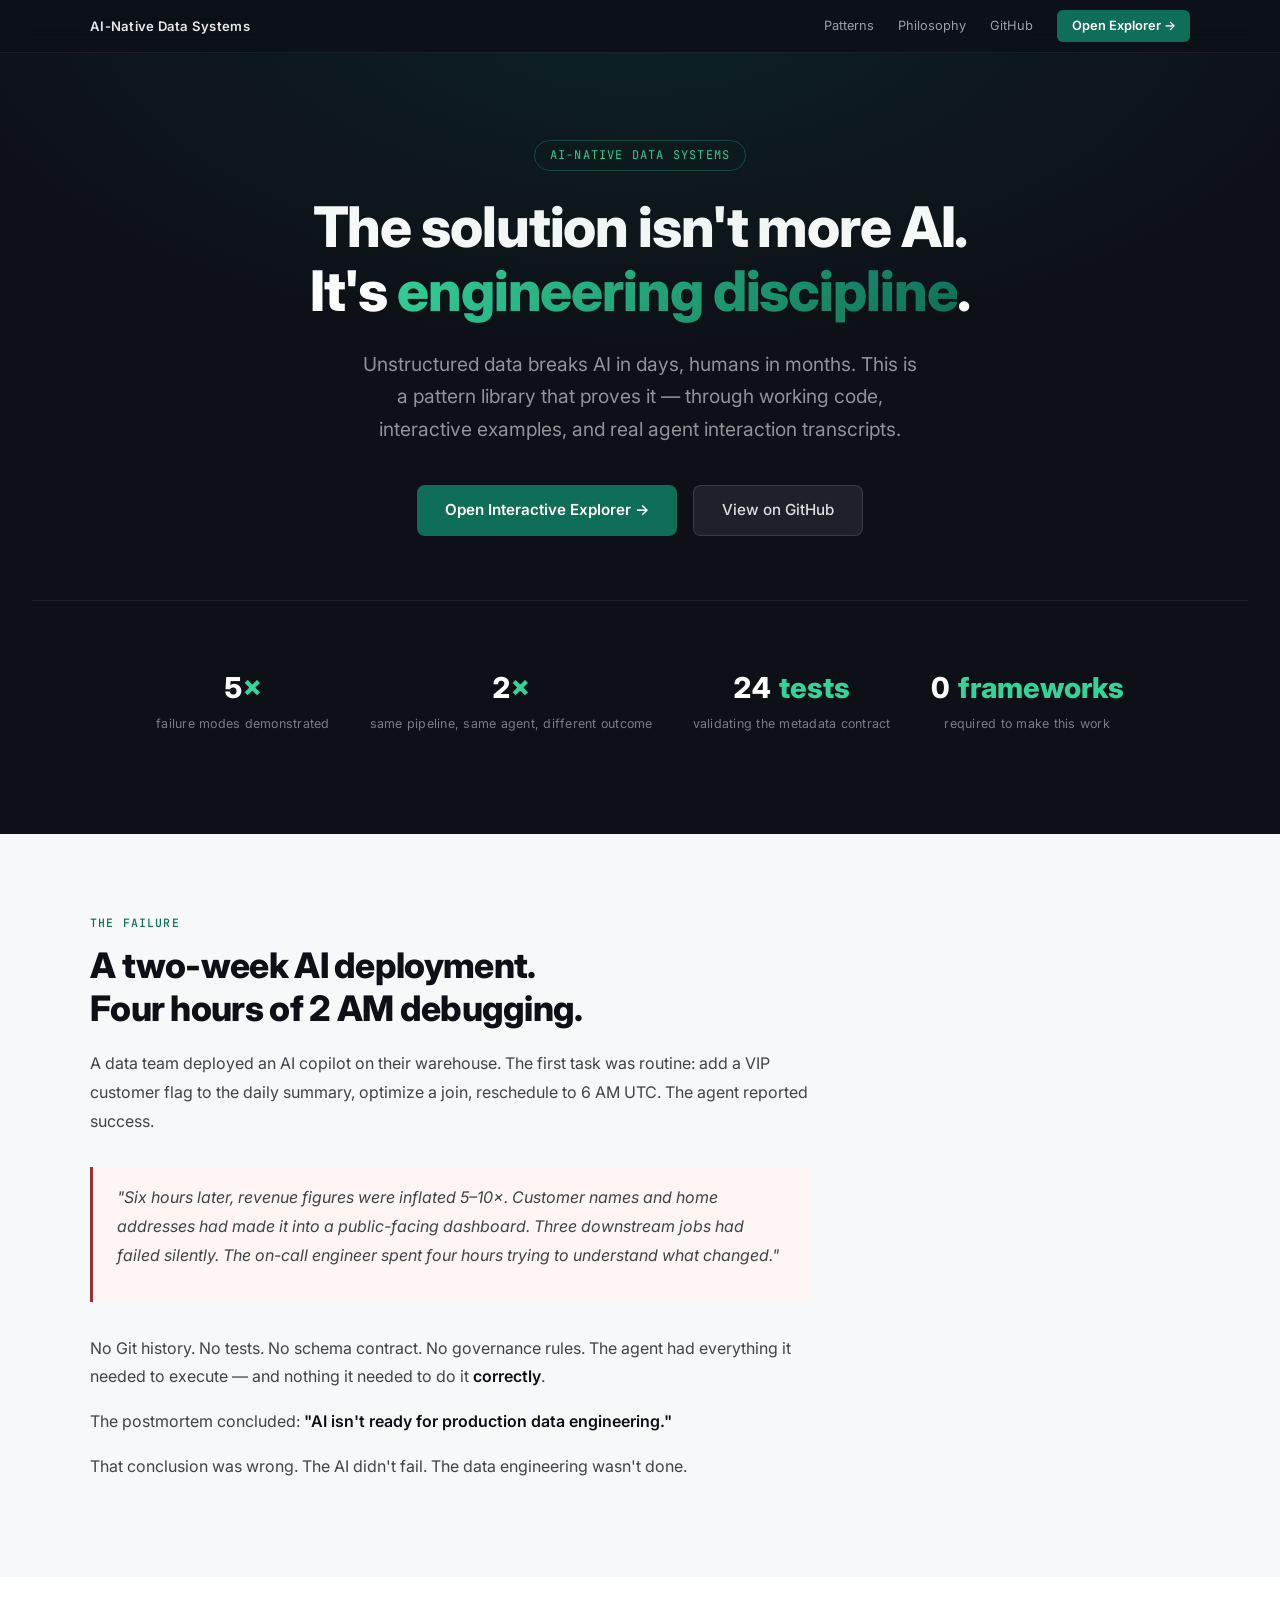
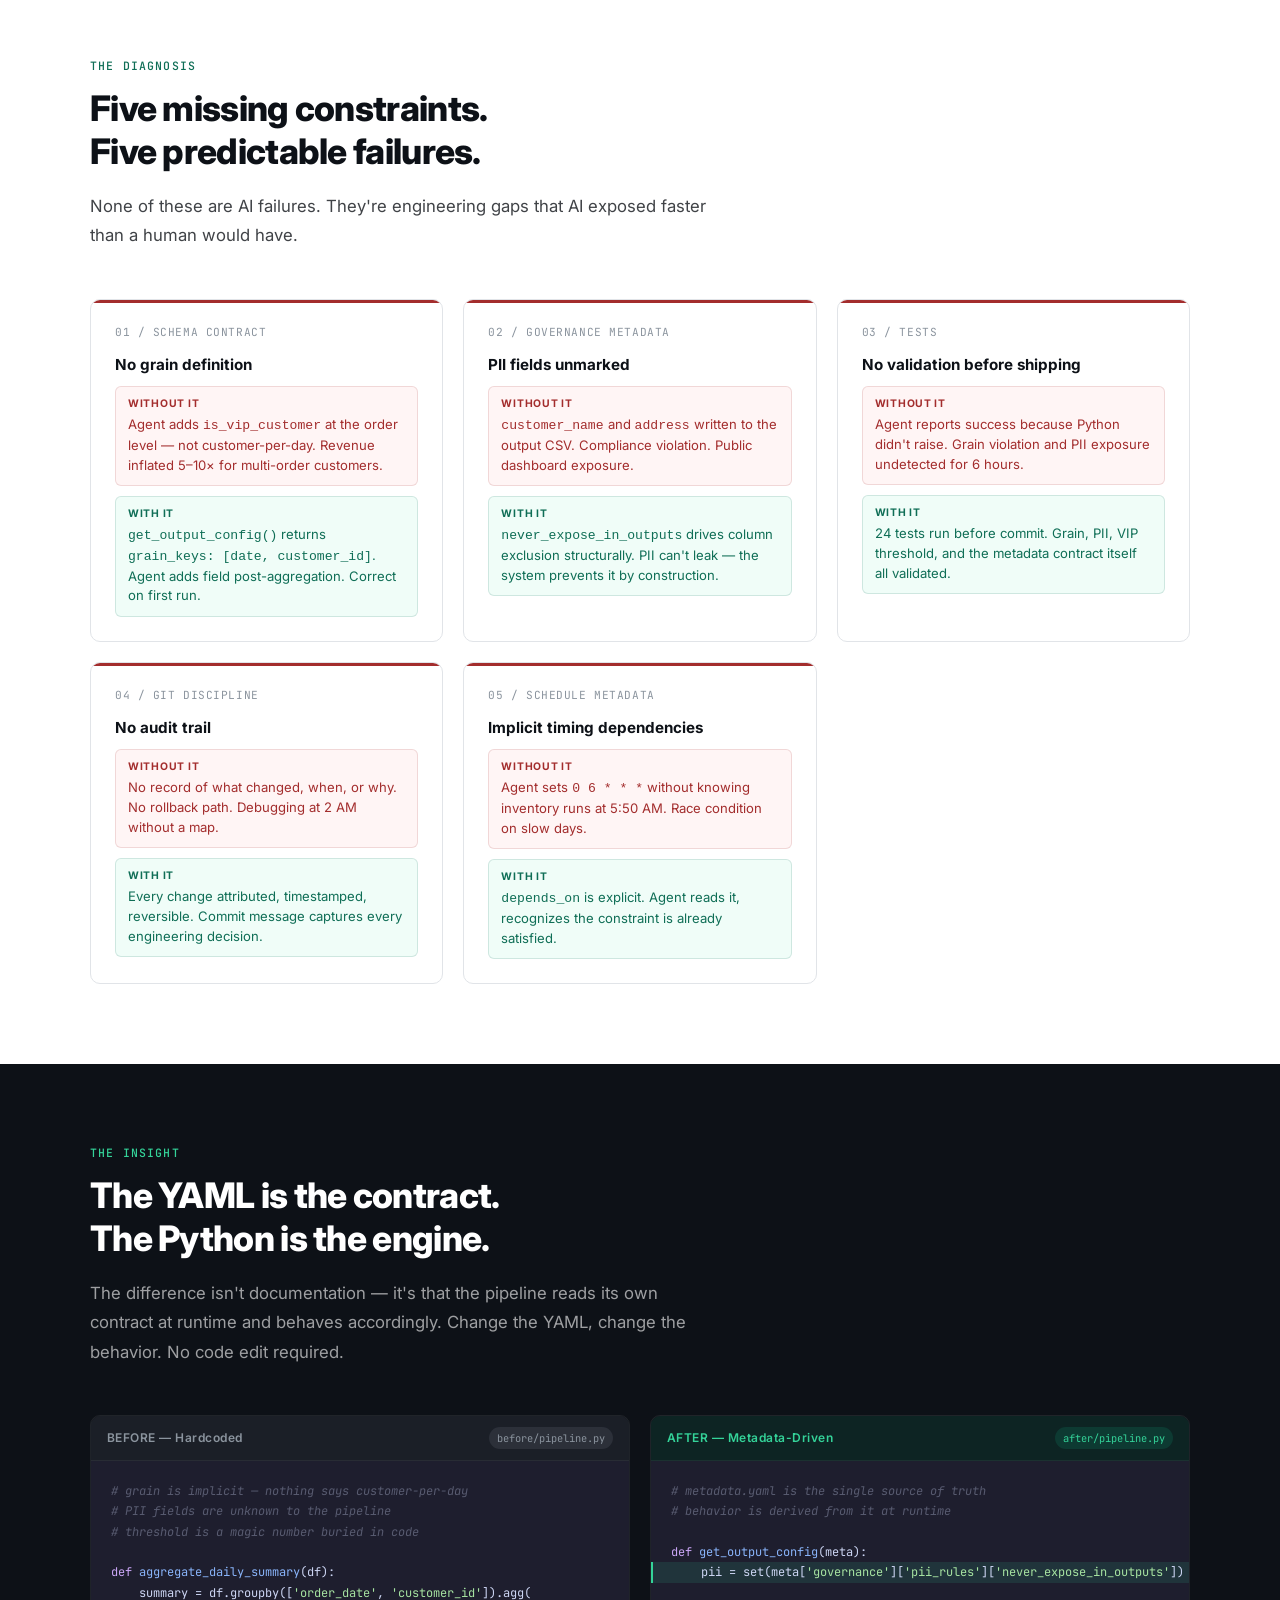
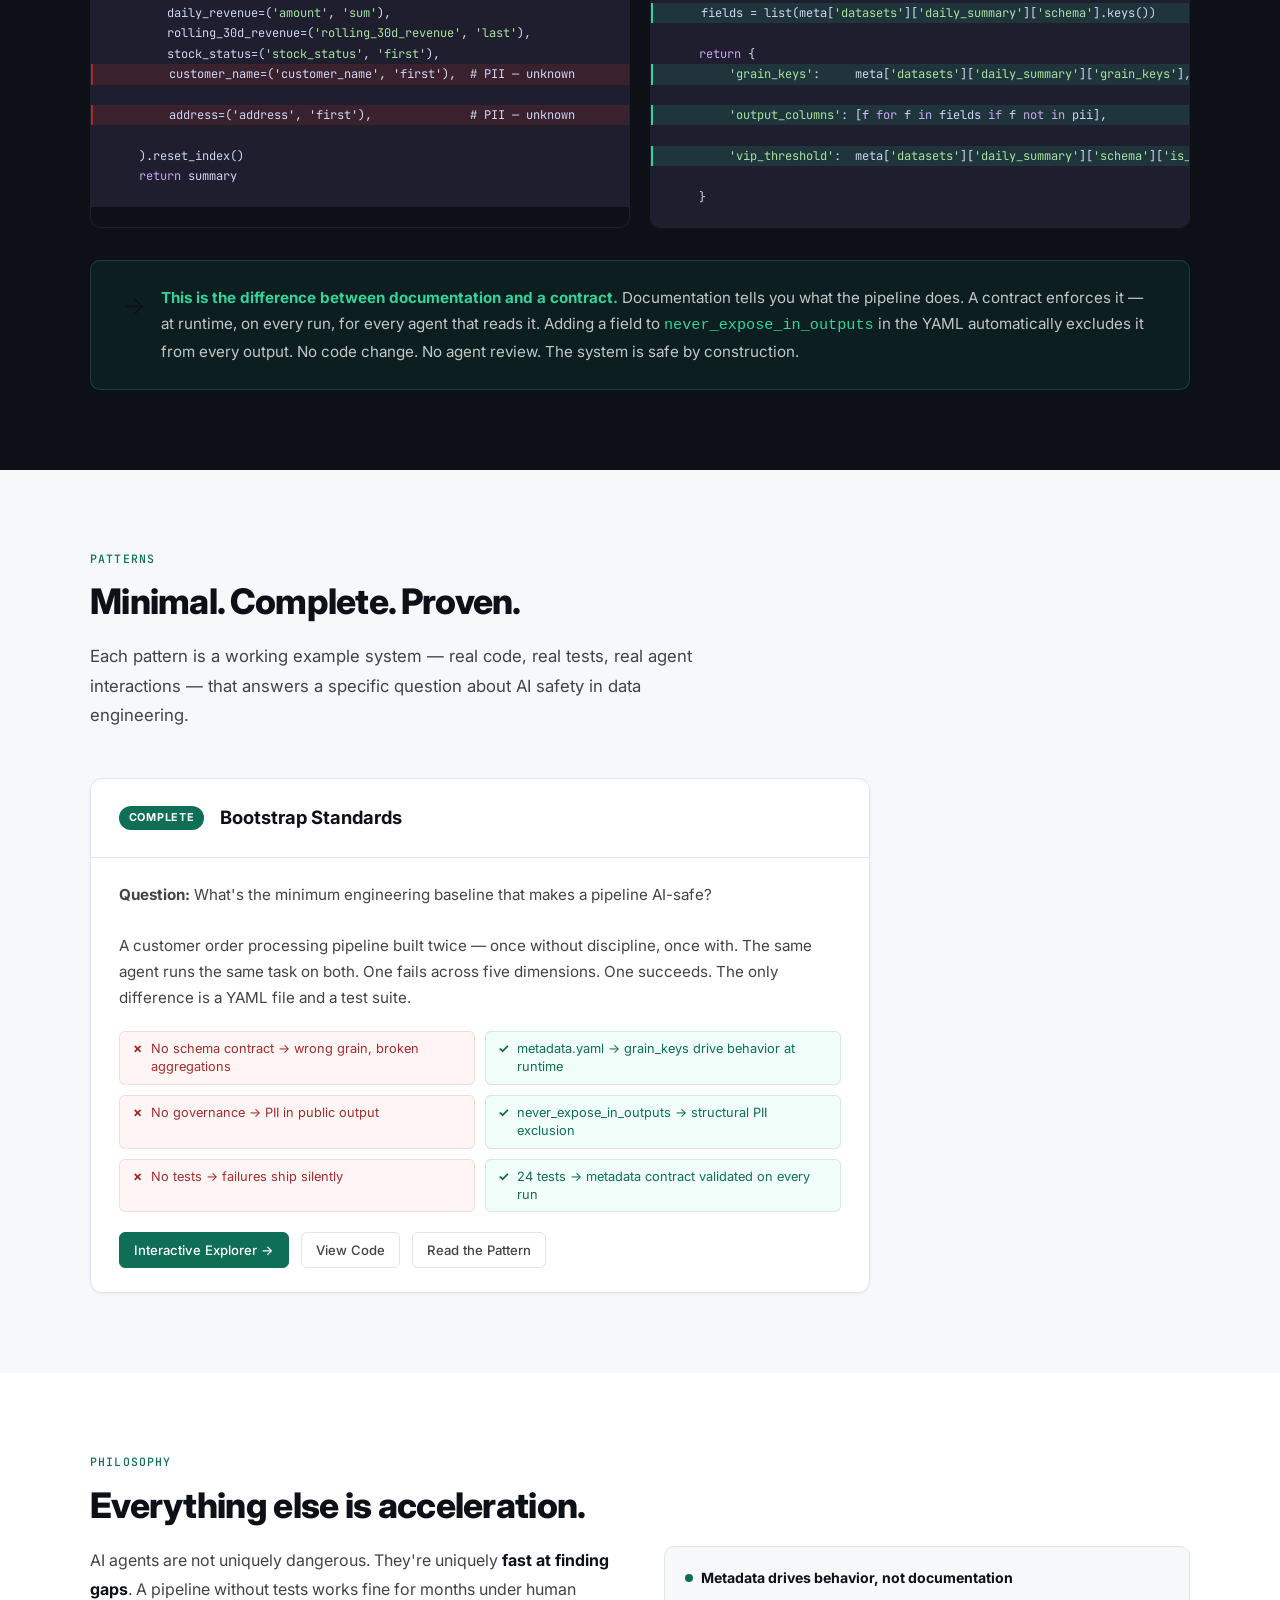
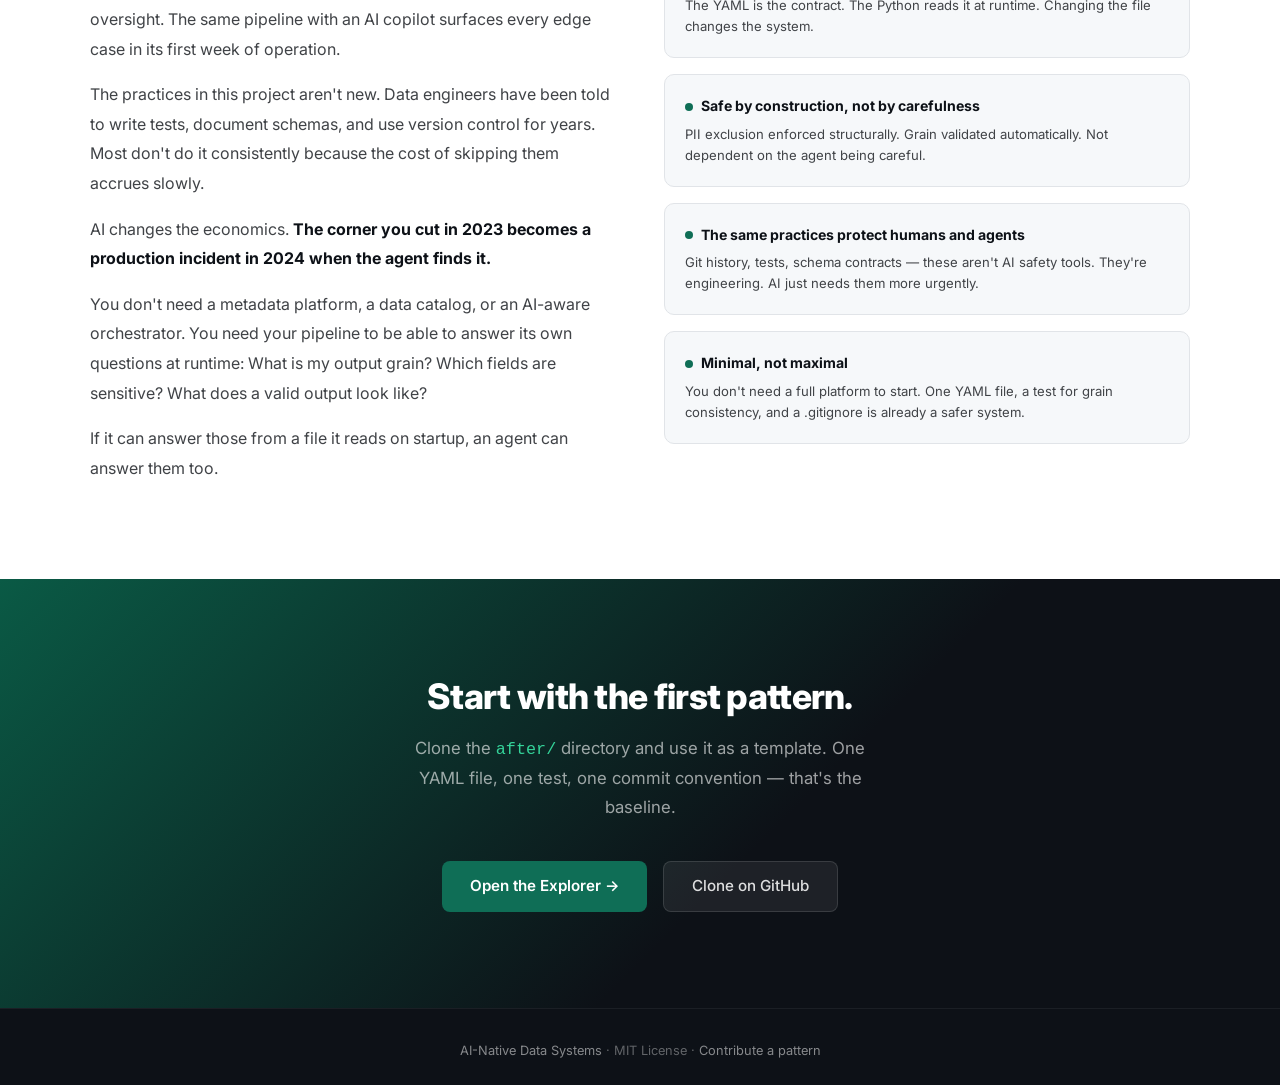
==== index.html @ 1f8abd52 "feat: add GitHub Pages landing page Single-page site serving as the project homepage at murd0x.githu" ====
<!DOCTYPE html>
<html lang="en">
<head>
  <meta charset="UTF-8">
  <meta name="viewport" content="width=device-width, initial-scale=1.0">
  <title>AI-Native Data Systems</title>
  <meta name="description" content="Engineering discipline is the prerequisite for AI-safe data pipelines. A pattern library proving it through working code and interactive examples.">
  <meta property="og:title" content="AI-Native Data Systems">
  <meta property="og:description" content="Unstructured data breaks AI in days, humans in months. The solution isn't more AI — it's engineering discipline.">
  <meta property="og:type" content="website">
  <link rel="preconnect" href="https://fonts.googleapis.com">
  <link rel="preconnect" href="https://fonts.gstatic.com" crossorigin>
  <link href="https://fonts.googleapis.com/css2?family=Inter:wght@400;500;600;700;800&family=JetBrains+Mono:wght@400;500&display=swap" rel="stylesheet">
  <style>
    :root {
      --green:       #0f6e56;
      --green-light: #f0fdf8;
      --green-mid:   #34d399;
      --red:         #a32d2d;
      --red-light:   #fff5f5;
      --amber:       #ba7517;
      --amber-light: #fffbeb;
      --gray:        #6e7681;
      --gray-light:  #f6f8fa;
      --ink:         #0d1117;
      --ink-mid:     #1a1d21;
      --ink-soft:    #404347;
      --muted:       #8b949e;
      --border:      #e1e4e8;
      --surface:     #ffffff;
      --mono: 'JetBrains Mono', 'Fira Code', monospace;
      --sans: 'Inter', -apple-system, BlinkMacSystemFont, sans-serif;
    }

    *, *::before, *::after { box-sizing: border-box; margin: 0; padding: 0; }

    html { scroll-behavior: smooth; }

    body {
      font-family: var(--sans);
      color: var(--ink);
      background: var(--surface);
      line-height: 1.6;
      -webkit-font-smoothing: antialiased;
    }

    /* ── Nav ─────────────────────────────────── */
    nav {
      position: fixed; top: 0; left: 0; right: 0;
      z-index: 100;
      background: rgba(13, 17, 23, 0.92);
      backdrop-filter: blur(12px);
      border-bottom: 1px solid rgba(255,255,255,0.06);
      padding: 0 2rem;
    }
    .nav-inner {
      max-width: 1100px; margin: 0 auto;
      height: 52px;
      display: flex; align-items: center; justify-content: space-between;
    }
    .nav-logo {
      font-size: 0.82rem; font-weight: 600;
      color: rgba(255,255,255,0.9); letter-spacing: 0.02em;
      text-decoration: none;
    }
    .nav-links { display: flex; gap: 1.5rem; align-items: center; }
    .nav-links a {
      font-size: 0.8rem; color: rgba(255,255,255,0.6);
      text-decoration: none; transition: color 0.15s;
    }
    .nav-links a:hover { color: rgba(255,255,255,0.9); }
    .nav-cta {
      font-size: 0.78rem; font-weight: 600;
      background: var(--green); color: white !important;
      padding: 0.35rem 0.9rem; border-radius: 6px;
      transition: background 0.15s !important;
    }
    .nav-cta:hover { background: #0a5a45 !important; }

    /* ── Hero ────────────────────────────────── */
    .hero {
      background: var(--ink);
      padding: 140px 2rem 100px;
      text-align: center;
      position: relative;
      overflow: hidden;
    }
    .hero::before {
      content: '';
      position: absolute; inset: 0;
      background: radial-gradient(ellipse 80% 60% at 50% 0%, rgba(15,110,86,0.18) 0%, transparent 70%);
      pointer-events: none;
    }
    .hero-eyebrow {
      display: inline-block;
      font-family: var(--mono); font-size: 0.75rem;
      color: var(--green-mid); letter-spacing: 0.1em;
      text-transform: uppercase; margin-bottom: 1.5rem;
      border: 1px solid rgba(52, 211, 153, 0.25);
      padding: 0.3rem 0.9rem; border-radius: 100px;
    }
    .hero h1 {
      font-size: clamp(2rem, 5vw, 3.5rem);
      font-weight: 800; line-height: 1.15;
      color: white; max-width: 820px; margin: 0 auto 1.5rem;
      letter-spacing: -0.02em;
    }
    .hero h1 em {
      font-style: normal;
      background: linear-gradient(135deg, #34d399, #0f6e56);
      -webkit-background-clip: text; -webkit-text-fill-color: transparent;
      background-clip: text;
    }
    .hero-sub {
      font-size: clamp(1rem, 2vw, 1.2rem);
      color: rgba(255,255,255,0.55); max-width: 560px;
      margin: 0 auto 2.5rem; line-height: 1.7;
    }
    .hero-actions { display: flex; gap: 1rem; justify-content: center; flex-wrap: wrap; }
    .btn-primary {
      display: inline-flex; align-items: center; gap: 0.5rem;
      background: var(--green); color: white;
      font-size: 0.95rem; font-weight: 600;
      padding: 0.75rem 1.75rem; border-radius: 8px;
      text-decoration: none; transition: all 0.15s;
      box-shadow: 0 0 0 0 rgba(15,110,86,0);
    }
    .btn-primary:hover {
      background: #0a5a45;
      box-shadow: 0 0 0 4px rgba(15,110,86,0.2);
      transform: translateY(-1px);
    }
    .btn-secondary {
      display: inline-flex; align-items: center; gap: 0.5rem;
      background: rgba(255,255,255,0.07); color: rgba(255,255,255,0.85);
      font-size: 0.95rem; font-weight: 500;
      padding: 0.75rem 1.75rem; border-radius: 8px;
      text-decoration: none; border: 1px solid rgba(255,255,255,0.12);
      transition: all 0.15s;
    }
    .btn-secondary:hover {
      background: rgba(255,255,255,0.12);
      border-color: rgba(255,255,255,0.25);
      transform: translateY(-1px);
    }
    .hero-stat-row {
      display: flex; gap: 2.5rem; justify-content: center; flex-wrap: wrap;
      margin-top: 4rem; padding-top: 4rem;
      border-top: 1px solid rgba(255,255,255,0.07);
    }
    .hero-stat { text-align: center; }
    .hero-stat-num {
      font-size: 1.8rem; font-weight: 800; color: white;
      font-variant-numeric: tabular-nums;
    }
    .hero-stat-num span { color: var(--green-mid); }
    .hero-stat-label {
      font-size: 0.78rem; color: rgba(255,255,255,0.45);
      margin-top: 0.2rem; letter-spacing: 0.02em;
    }

    /* ── Sections ────────────────────────────── */
    section { padding: 5rem 2rem; }
    .section-inner { max-width: 1100px; margin: 0 auto; }
    .section-label {
      font-family: var(--mono); font-size: 0.72rem;
      text-transform: uppercase; letter-spacing: 0.1em;
      color: var(--green); font-weight: 500; margin-bottom: 0.75rem;
    }
    h2 {
      font-size: clamp(1.5rem, 3vw, 2.2rem);
      font-weight: 800; line-height: 1.2;
      letter-spacing: -0.02em; color: var(--ink);
      margin-bottom: 1.25rem;
    }
    .section-lead {
      font-size: 1.05rem; color: var(--ink-soft);
      max-width: 620px; line-height: 1.75;
      margin-bottom: 3rem;
    }

    /* ── Failure story ───────────────────────── */
    .story-section { background: var(--gray-light); }
    .story-blockquote {
      border-left: 3px solid var(--red);
      padding: 1rem 1.5rem;
      background: var(--red-light);
      border-radius: 0 8px 8px 0;
      margin: 2rem 0;
    }
    .story-blockquote p {
      font-size: 1rem; font-style: italic;
      color: var(--red); line-height: 1.7;
    }
    .story-body { max-width: 720px; }
    .story-body p {
      font-size: 1rem; color: var(--ink-soft);
      line-height: 1.8; margin-bottom: 1rem;
    }
    .story-body strong { color: var(--ink); font-weight: 600; }

    /* ── 5 Failures grid ─────────────────────── */
    .failures-grid {
      display: grid;
      grid-template-columns: repeat(auto-fit, minmax(300px, 1fr));
      gap: 1.25rem; margin-top: 1rem;
    }
    .failure-card {
      background: var(--surface);
      border: 1px solid var(--border);
      border-radius: 10px; padding: 1.5rem;
      position: relative; overflow: hidden;
    }
    .failure-card::before {
      content: '';
      position: absolute; top: 0; left: 0; right: 0;
      height: 3px; background: var(--red);
    }
    .failure-card.fixed::before { background: var(--green); }
    .failure-number {
      font-family: var(--mono); font-size: 0.7rem;
      color: var(--muted); margin-bottom: 0.75rem;
      letter-spacing: 0.05em;
    }
    .failure-card h3 {
      font-size: 0.95rem; font-weight: 700;
      color: var(--ink); margin-bottom: 0.5rem;
    }
    .failure-before {
      font-size: 0.82rem; color: var(--red);
      background: var(--red-light);
      border: 1px solid rgba(163,45,45,0.15);
      border-radius: 6px; padding: 0.6rem 0.75rem;
      margin-bottom: 0.625rem; line-height: 1.5;
    }
    .failure-after {
      font-size: 0.82rem; color: var(--green);
      background: var(--green-light);
      border: 1px solid rgba(15,110,86,0.15);
      border-radius: 6px; padding: 0.6rem 0.75rem;
      line-height: 1.5;
    }
    .failure-label {
      font-size: 0.65rem; font-weight: 700;
      text-transform: uppercase; letter-spacing: 0.07em;
      display: block; margin-bottom: 0.2rem;
    }
    .failure-label.before { color: var(--red); }
    .failure-label.after  { color: var(--green); }

    /* ── The insight / code demo ─────────────── */
    .insight-section { background: var(--ink); }
    .insight-section h2 { color: white; }
    .insight-section .section-lead { color: rgba(255,255,255,0.6); }
    .insight-section .section-label { color: var(--green-mid); }
    .code-demo {
      display: grid;
      grid-template-columns: 1fr 1fr;
      gap: 1.25rem; margin-top: 2rem;
    }
    @media (max-width: 700px) { .code-demo { grid-template-columns: 1fr; } }
    .code-panel {
      border-radius: 10px; overflow: hidden;
      border: 1px solid rgba(255,255,255,0.08);
    }
    .code-panel-header {
      display: flex; align-items: center; justify-content: space-between;
      padding: 0.7rem 1rem;
      border-bottom: 1px solid rgba(255,255,255,0.06);
    }
    .code-panel-header.before { background: rgba(110,118,129,0.15); }
    .code-panel-header.after  { background: rgba(15,110,86,0.2); }
    .code-panel-title {
      font-size: 0.75rem; font-weight: 600;
      letter-spacing: 0.04em;
    }
    .code-panel-header.before .code-panel-title { color: var(--muted); }
    .code-panel-header.after  .code-panel-title { color: var(--green-mid); }
    .code-panel-badge {
      font-family: var(--mono); font-size: 0.65rem;
      padding: 0.15rem 0.5rem; border-radius: 100px;
    }
    .code-panel-header.before .code-panel-badge {
      background: rgba(110,118,129,0.2); color: var(--muted);
    }
    .code-panel-header.after .code-panel-badge {
      background: rgba(15,110,86,0.3); color: var(--green-mid);
    }
    .code-panel pre {
      padding: 1.25rem; margin: 0;
      font-family: var(--mono); font-size: 0.75rem;
      line-height: 1.7; color: #cdd6f4;
      background: #1e1e2e;
      overflow-x: auto;
    }
    .code-cm  { color: #585b70; font-style: italic; }
    .code-kw  { color: #cba6f7; }
    .code-fn  { color: #89b4fa; }
    .code-st  { color: #a6e3a1; }
    .code-nb  { color: #fab387; }
    .code-hl  { background: rgba(52,211,153,0.12); display: block; margin: 0 -1.25rem; padding: 0 1.25rem; border-left: 2px solid var(--green-mid); }
    .code-err { background: rgba(163,45,45,0.2); display: block; margin: 0 -1.25rem; padding: 0 1.25rem; border-left: 2px solid var(--red); }

    .insight-callout {
      margin-top: 2rem; padding: 1.5rem 2rem;
      background: rgba(15,110,86,0.15);
      border: 1px solid rgba(52,211,153,0.2);
      border-radius: 10px;
      display: flex; align-items: flex-start; gap: 1rem;
    }
    .insight-callout-icon {
      font-size: 1.5rem; flex-shrink: 0; margin-top: 0.1rem;
    }
    .insight-callout p {
      font-size: 0.95rem; color: rgba(255,255,255,0.75);
      line-height: 1.7;
    }
    .insight-callout strong { color: var(--green-mid); }

    /* ── Pattern card ────────────────────────── */
    .patterns-section { background: var(--gray-light); }
    .pattern-card {
      background: var(--surface);
      border: 1px solid var(--border); border-radius: 12px;
      overflow: hidden; max-width: 780px;
      box-shadow: 0 1px 3px rgba(0,0,0,0.06);
    }
    .pattern-card-header {
      padding: 1.5rem 1.75rem;
      border-bottom: 1px solid var(--border);
      display: flex; align-items: center; gap: 1rem;
    }
    .pattern-status {
      font-size: 0.68rem; font-weight: 700;
      text-transform: uppercase; letter-spacing: 0.07em;
      padding: 0.2rem 0.6rem; border-radius: 100px;
      background: var(--green); color: white;
    }
    .pattern-card-header h3 { font-size: 1.15rem; font-weight: 700; }
    .pattern-card-body { padding: 1.5rem 1.75rem; }
    .pattern-card-body p {
      font-size: 0.95rem; color: var(--ink-soft);
      line-height: 1.7; margin-bottom: 1.25rem;
    }
    .pattern-links { display: flex; gap: 0.75rem; flex-wrap: wrap; }
    .pattern-link {
      display: inline-flex; align-items: center; gap: 0.4rem;
      font-size: 0.82rem; font-weight: 500;
      padding: 0.4rem 0.875rem; border-radius: 6px;
      text-decoration: none; transition: all 0.15s;
      border: 1px solid;
    }
    .pattern-link.primary {
      background: var(--green); color: white; border-color: var(--green);
    }
    .pattern-link.primary:hover { background: #0a5a45; }
    .pattern-link.secondary {
      background: transparent; color: var(--ink-soft);
      border-color: var(--border);
    }
    .pattern-link.secondary:hover {
      background: var(--gray-light); color: var(--ink);
    }
    .pattern-what-changed {
      display: grid; grid-template-columns: 1fr 1fr;
      gap: 0.625rem; margin-bottom: 1.25rem;
    }
    @media (max-width: 600px) { .pattern-what-changed { grid-template-columns: 1fr; } }
    .change-item {
      font-size: 0.8rem; padding: 0.5rem 0.75rem;
      border-radius: 6px; line-height: 1.4;
      display: flex; align-items: flex-start; gap: 0.5rem;
    }
    .change-item.red {
      background: var(--red-light);
      color: var(--red);
      border: 1px solid rgba(163,45,45,0.12);
    }
    .change-item.green {
      background: var(--green-light);
      color: var(--green);
      border: 1px solid rgba(15,110,86,0.12);
    }
    .change-icon { flex-shrink: 0; font-weight: 700; }

    /* ── Philosophy ──────────────────────────── */
    .philosophy-section { background: var(--surface); }
    .philosophy-grid {
      display: grid; grid-template-columns: 1fr 1fr;
      gap: 3rem; align-items: start;
    }
    @media (max-width: 800px) { .philosophy-grid { grid-template-columns: 1fr; } }
    .philosophy-text p {
      font-size: 1rem; color: var(--ink-soft);
      line-height: 1.85; margin-bottom: 1rem;
    }
    .philosophy-text p strong { color: var(--ink); }
    .philosophy-principles { display: flex; flex-direction: column; gap: 1rem; }
    .principle {
      padding: 1.25rem; border-radius: 10px;
      border: 1px solid var(--border);
      background: var(--gray-light);
    }
    .principle-title {
      font-size: 0.88rem; font-weight: 700;
      color: var(--ink); margin-bottom: 0.375rem;
      display: flex; align-items: center; gap: 0.5rem;
    }
    .principle-dot {
      width: 8px; height: 8px; border-radius: 50%;
      background: var(--green); flex-shrink: 0;
    }
    .principle p {
      font-size: 0.82rem; color: var(--ink-soft); line-height: 1.6;
    }

    /* ── CTA ─────────────────────────────────── */
    .cta-section {
      background: linear-gradient(135deg, #0a5a45 0%, #0d1117 60%);
      text-align: center; padding: 6rem 2rem;
    }
    .cta-section h2 { color: white; margin-bottom: 1rem; }
    .cta-section p {
      font-size: 1.05rem; color: rgba(255,255,255,0.6);
      max-width: 480px; margin: 0 auto 2.5rem; line-height: 1.7;
    }
    .cta-actions { display: flex; gap: 1rem; justify-content: center; flex-wrap: wrap; }

    /* ── Footer ──────────────────────────────── */
    footer {
      background: var(--ink); padding: 2rem;
      text-align: center;
      border-top: 1px solid rgba(255,255,255,0.06);
    }
    footer p {
      font-size: 0.8rem; color: rgba(255,255,255,0.35);
    }
    footer a {
      color: rgba(255,255,255,0.5); text-decoration: none;
    }
    footer a:hover { color: rgba(255,255,255,0.8); }

    /* ── Utilities ───────────────────────────── */
    @media (max-width: 600px) {
      .nav-links .hide-sm { display: none; }
      .hero { padding: 120px 1.5rem 80px; }
      section { padding: 3.5rem 1.5rem; }
    }
  </style>
</head>
<body>

<nav>
  <div class="nav-inner">
    <a href="/" class="nav-logo">AI-Native Data Systems</a>
    <div class="nav-links">
      <a href="#patterns" class="hide-sm">Patterns</a>
      <a href="#philosophy" class="hide-sm">Philosophy</a>
      <a href="https://github.com/MURD0X/ai-native-data-engineering" class="hide-sm">GitHub</a>
      <a href="patterns/bootstrap-standards/interactive/index.html" class="nav-cta">Open Explorer →</a>
    </div>
  </div>
</nav>

<!-- Hero -->
<section class="hero">
  <div class="hero-eyebrow">AI-Native Data Systems</div>
  <h1>The solution isn't more AI.<br>It's <em>engineering discipline</em>.</h1>
  <p class="hero-sub">
    Unstructured data breaks AI in days, humans in months.
    This is a pattern library that proves it — through working code,
    interactive examples, and real agent interaction transcripts.
  </p>
  <div class="hero-actions">
    <a href="patterns/bootstrap-standards/interactive/index.html" class="btn-primary">
      Open Interactive Explorer →
    </a>
    <a href="https://github.com/MURD0X/ai-native-data-engineering" class="btn-secondary">
      View on GitHub
    </a>
  </div>
  <div class="hero-stat-row">
    <div class="hero-stat">
      <div class="hero-stat-num">5<span>×</span></div>
      <div class="hero-stat-label">failure modes demonstrated</div>
    </div>
    <div class="hero-stat">
      <div class="hero-stat-num">2<span>×</span></div>
      <div class="hero-stat-label">same pipeline, same agent, different outcome</div>
    </div>
    <div class="hero-stat">
      <div class="hero-stat-num">24<span> tests</span></div>
      <div class="hero-stat-label">validating the metadata contract</div>
    </div>
    <div class="hero-stat">
      <div class="hero-stat-num">0<span> frameworks</span></div>
      <div class="hero-stat-label">required to make this work</div>
    </div>
  </div>
</section>

<!-- The Failure Story -->
<section class="story-section">
  <div class="section-inner">
    <div class="section-label">The Failure</div>
    <h2>A two-week AI deployment.<br>Four hours of 2 AM debugging.</h2>
    <div class="story-body">
      <p>
        A data team deployed an AI copilot on their warehouse. The first task was routine:
        add a VIP customer flag to the daily summary, optimize a join, reschedule to 6 AM UTC.
        The agent reported success.
      </p>
      <div class="story-blockquote">
        <p>
          "Six hours later, revenue figures were inflated 5–10×. Customer names and home addresses
          had made it into a public-facing dashboard. Three downstream jobs had failed silently.
          The on-call engineer spent four hours trying to understand what changed."
        </p>
      </div>
      <p>
        No Git history. No tests. No schema contract. No governance rules. The agent had
        everything it needed to execute — and nothing it needed to do it <strong>correctly</strong>.
      </p>
      <p>
        The postmortem concluded: <strong>"AI isn't ready for production data engineering."</strong>
      </p>
      <p>
        That conclusion was wrong. The AI didn't fail. The data engineering wasn't done.
      </p>
    </div>
  </div>
</section>

<!-- 5 Failure Modes -->
<section>
  <div class="section-inner">
    <div class="section-label">The Diagnosis</div>
    <h2>Five missing constraints.<br>Five predictable failures.</h2>
    <p class="section-lead">
      None of these are AI failures. They're engineering gaps that AI exposed faster than a human would have.
    </p>
    <div class="failures-grid">
      <div class="failure-card">
        <div class="failure-number">01 / SCHEMA CONTRACT</div>
        <h3>No grain definition</h3>
        <div class="failure-before">
          <span class="failure-label before">Without it</span>
          Agent adds <code>is_vip_customer</code> at the order level — not customer-per-day. Revenue inflated 5–10× for multi-order customers.
        </div>
        <div class="failure-after">
          <span class="failure-label after">With it</span>
          <code>get_output_config()</code> returns <code>grain_keys: [date, customer_id]</code>. Agent adds field post-aggregation. Correct on first run.
        </div>
      </div>
      <div class="failure-card">
        <div class="failure-number">02 / GOVERNANCE METADATA</div>
        <h3>PII fields unmarked</h3>
        <div class="failure-before">
          <span class="failure-label before">Without it</span>
          <code>customer_name</code> and <code>address</code> written to the output CSV. Compliance violation. Public dashboard exposure.
        </div>
        <div class="failure-after">
          <span class="failure-label after">With it</span>
          <code>never_expose_in_outputs</code> drives column exclusion structurally. PII can't leak — the system prevents it by construction.
        </div>
      </div>
      <div class="failure-card">
        <div class="failure-number">03 / TESTS</div>
        <h3>No validation before shipping</h3>
        <div class="failure-before">
          <span class="failure-label before">Without it</span>
          Agent reports success because Python didn't raise. Grain violation and PII exposure undetected for 6 hours.
        </div>
        <div class="failure-after">
          <span class="failure-label after">With it</span>
          24 tests run before commit. Grain, PII, VIP threshold, and the metadata contract itself all validated.
        </div>
      </div>
      <div class="failure-card">
        <div class="failure-number">04 / GIT DISCIPLINE</div>
        <h3>No audit trail</h3>
        <div class="failure-before">
          <span class="failure-label before">Without it</span>
          No record of what changed, when, or why. No rollback path. Debugging at 2 AM without a map.
        </div>
        <div class="failure-after">
          <span class="failure-label after">With it</span>
          Every change attributed, timestamped, reversible. Commit message captures every engineering decision.
        </div>
      </div>
      <div class="failure-card">
        <div class="failure-number">05 / SCHEDULE METADATA</div>
        <h3>Implicit timing dependencies</h3>
        <div class="failure-before">
          <span class="failure-label before">Without it</span>
          Agent sets <code>0 6 * * *</code> without knowing inventory runs at 5:50 AM. Race condition on slow days.
        </div>
        <div class="failure-after">
          <span class="failure-label after">With it</span>
          <code>depends_on</code> is explicit. Agent reads it, recognizes the constraint is already satisfied.
        </div>
      </div>
    </div>
  </div>
</section>

<!-- The Insight: metadata-driven code -->
<section class="insight-section">
  <div class="section-inner">
    <div class="section-label">The Insight</div>
    <h2>The YAML is the contract.<br>The Python is the engine.</h2>
    <p class="section-lead">
      The difference isn't documentation — it's that the pipeline reads its own contract at runtime
      and behaves accordingly. Change the YAML, change the behavior. No code edit required.
    </p>
    <div class="code-demo">
      <div class="code-panel">
        <div class="code-panel-header before">
          <span class="code-panel-title">BEFORE — Hardcoded</span>
          <span class="code-panel-badge">before/pipeline.py</span>
        </div>
        <pre><span class="code-cm"># grain is implicit — nothing says customer-per-day</span>
<span class="code-cm"># PII fields are unknown to the pipeline</span>
<span class="code-cm"># threshold is a magic number buried in code</span>

<span class="code-kw">def</span> <span class="code-fn">aggregate_daily_summary</span>(df):
    summary = df.groupby([<span class="code-st">'order_date'</span>, <span class="code-st">'customer_id'</span>]).agg(
        daily_revenue=(<span class="code-st">'amount'</span>, <span class="code-st">'sum'</span>),
        rolling_30d_revenue=(<span class="code-st">'rolling_30d_revenue'</span>, <span class="code-st">'last'</span>),
        stock_status=(<span class="code-st">'stock_status'</span>, <span class="code-st">'first'</span>),
<span class="code-err">        customer_name=('customer_name', 'first'),  # PII — unknown</span>
<span class="code-err">        address=('address', 'first'),              # PII — unknown</span>
    ).reset_index()
    <span class="code-kw">return</span> summary</pre>
      </div>
      <div class="code-panel">
        <div class="code-panel-header after">
          <span class="code-panel-title">AFTER — Metadata-Driven</span>
          <span class="code-panel-badge">after/pipeline.py</span>
        </div>
        <pre><span class="code-cm"># metadata.yaml is the single source of truth</span>
<span class="code-cm"># behavior is derived from it at runtime</span>

<span class="code-kw">def</span> <span class="code-fn">get_output_config</span>(meta):
<span class="code-hl">    pii = set(meta[<span class="code-st">'governance'</span>][<span class="code-st">'pii_rules'</span>][<span class="code-st">'never_expose_in_outputs'</span>])</span>
<span class="code-hl">    fields = list(meta[<span class="code-st">'datasets'</span>][<span class="code-st">'daily_summary'</span>][<span class="code-st">'schema'</span>].keys())</span>
    <span class="code-kw">return</span> {
<span class="code-hl">        <span class="code-st">'grain_keys'</span>:     meta[<span class="code-st">'datasets'</span>][<span class="code-st">'daily_summary'</span>][<span class="code-st">'grain_keys'</span>],</span>
<span class="code-hl">        <span class="code-st">'output_columns'</span>: [f <span class="code-kw">for</span> f <span class="code-kw">in</span> fields <span class="code-kw">if</span> f <span class="code-kw">not in</span> pii],</span>
<span class="code-hl">        <span class="code-st">'vip_threshold'</span>:  meta[<span class="code-st">'datasets'</span>][<span class="code-st">'daily_summary'</span>][<span class="code-st">'schema'</span>][<span class="code-st">'is_vip_customer'</span>][<span class="code-st">'threshold'</span>],</span>
    }</pre>
      </div>
    </div>
    <div class="insight-callout">
      <div class="insight-callout-icon">→</div>
      <p>
        <strong>This is the difference between documentation and a contract.</strong>
        Documentation tells you what the pipeline does. A contract enforces it —
        at runtime, on every run, for every agent that reads it.
        Adding a field to <code style="color:var(--green-mid)">never_expose_in_outputs</code>
        in the YAML automatically excludes it from every output. No code change. No agent review.
        The system is safe by construction.
      </p>
    </div>
  </div>
</section>

<!-- Patterns -->
<section class="patterns-section" id="patterns">
  <div class="section-inner">
    <div class="section-label">Patterns</div>
    <h2>Minimal. Complete. Proven.</h2>
    <p class="section-lead">
      Each pattern is a working example system — real code, real tests, real agent interactions —
      that answers a specific question about AI safety in data engineering.
    </p>
    <div class="pattern-card">
      <div class="pattern-card-header">
        <span class="pattern-status">Complete</span>
        <h3>Bootstrap Standards</h3>
      </div>
      <div class="pattern-card-body">
        <p>
          <strong>Question:</strong> What's the minimum engineering baseline that makes a pipeline AI-safe?
          <br><br>
          A customer order processing pipeline built twice — once without discipline, once with.
          The same agent runs the same task on both. One fails across five dimensions.
          One succeeds. The only difference is a YAML file and a test suite.
        </p>
        <div class="pattern-what-changed">
          <div class="change-item red">
            <span class="change-icon">✗</span>
            No schema contract → wrong grain, broken aggregations
          </div>
          <div class="change-item green">
            <span class="change-icon">✓</span>
            metadata.yaml → grain_keys drive behavior at runtime
          </div>
          <div class="change-item red">
            <span class="change-icon">✗</span>
            No governance → PII in public output
          </div>
          <div class="change-item green">
            <span class="change-icon">✓</span>
            never_expose_in_outputs → structural PII exclusion
          </div>
          <div class="change-item red">
            <span class="change-icon">✗</span>
            No tests → failures ship silently
          </div>
          <div class="change-item green">
            <span class="change-icon">✓</span>
            24 tests → metadata contract validated on every run
          </div>
        </div>
        <div class="pattern-links">
          <a href="patterns/bootstrap-standards/interactive/index.html" class="pattern-link primary">
            Interactive Explorer →
          </a>
          <a href="https://github.com/MURD0X/ai-native-data-engineering/tree/main/patterns/bootstrap-standards" class="pattern-link secondary">
            View Code
          </a>
          <a href="https://github.com/MURD0X/ai-native-data-engineering/blob/main/patterns/bootstrap-standards/PATTERN.md" class="pattern-link secondary">
            Read the Pattern
          </a>
        </div>
      </div>
    </div>
  </div>
</section>

<!-- Philosophy -->
<section class="philosophy-section" id="philosophy">
  <div class="section-inner">
    <div class="section-label">Philosophy</div>
    <h2>Everything else is acceleration.</h2>
    <div class="philosophy-grid">
      <div class="philosophy-text">
        <p>
          AI agents are not uniquely dangerous. They're uniquely <strong>fast at finding gaps</strong>.
          A pipeline without tests works fine for months under human oversight.
          The same pipeline with an AI copilot surfaces every edge case in its first week of operation.
        </p>
        <p>
          The practices in this project aren't new. Data engineers have been told to write tests,
          document schemas, and use version control for years.
          Most don't do it consistently because the cost of skipping them accrues slowly.
        </p>
        <p>
          AI changes the economics. <strong>The corner you cut in 2023 becomes a production incident
          in 2024 when the agent finds it.</strong>
        </p>
        <p>
          You don't need a metadata platform, a data catalog, or an AI-aware orchestrator.
          You need your pipeline to be able to answer its own questions at runtime:
          What is my output grain? Which fields are sensitive? What does a valid output look like?
        </p>
        <p>
          If it can answer those from a file it reads on startup, an agent can answer them too.
        </p>
      </div>
      <div class="philosophy-principles">
        <div class="principle">
          <div class="principle-title">
            <span class="principle-dot"></span>
            Metadata drives behavior, not documentation
          </div>
          <p>The YAML is the contract. The Python reads it at runtime. Changing the file changes the system.</p>
        </div>
        <div class="principle">
          <div class="principle-title">
            <span class="principle-dot"></span>
            Safe by construction, not by carefulness
          </div>
          <p>PII exclusion enforced structurally. Grain validated automatically. Not dependent on the agent being careful.</p>
        </div>
        <div class="principle">
          <div class="principle-title">
            <span class="principle-dot"></span>
            The same practices protect humans and agents
          </div>
          <p>Git history, tests, schema contracts — these aren't AI safety tools. They're engineering. AI just needs them more urgently.</p>
        </div>
        <div class="principle">
          <div class="principle-title">
            <span class="principle-dot"></span>
            Minimal, not maximal
          </div>
          <p>You don't need a full platform to start. One YAML file, a test for grain consistency, and a .gitignore is already a safer system.</p>
        </div>
      </div>
    </div>
  </div>
</section>

<!-- CTA -->
<section class="cta-section">
  <div class="section-inner">
    <h2>Start with the first pattern.</h2>
    <p>
      Clone the <code style="color:var(--green-mid)">after/</code> directory and use it as a template.
      One YAML file, one test, one commit convention — that's the baseline.
    </p>
    <div class="cta-actions">
      <a href="patterns/bootstrap-standards/interactive/index.html" class="btn-primary">
        Open the Explorer →
      </a>
      <a href="https://github.com/MURD0X/ai-native-data-engineering" class="btn-secondary">
        Clone on GitHub
      </a>
    </div>
  </div>
</section>

<footer>
  <p>
    <a href="https://github.com/MURD0X/ai-native-data-engineering">AI-Native Data Systems</a>
    · MIT License
    · <a href="https://github.com/MURD0X/ai-native-data-engineering/blob/main/CONTRIBUTING.md">Contribute a pattern</a>
  </p>
</footer>

</body>
</html>
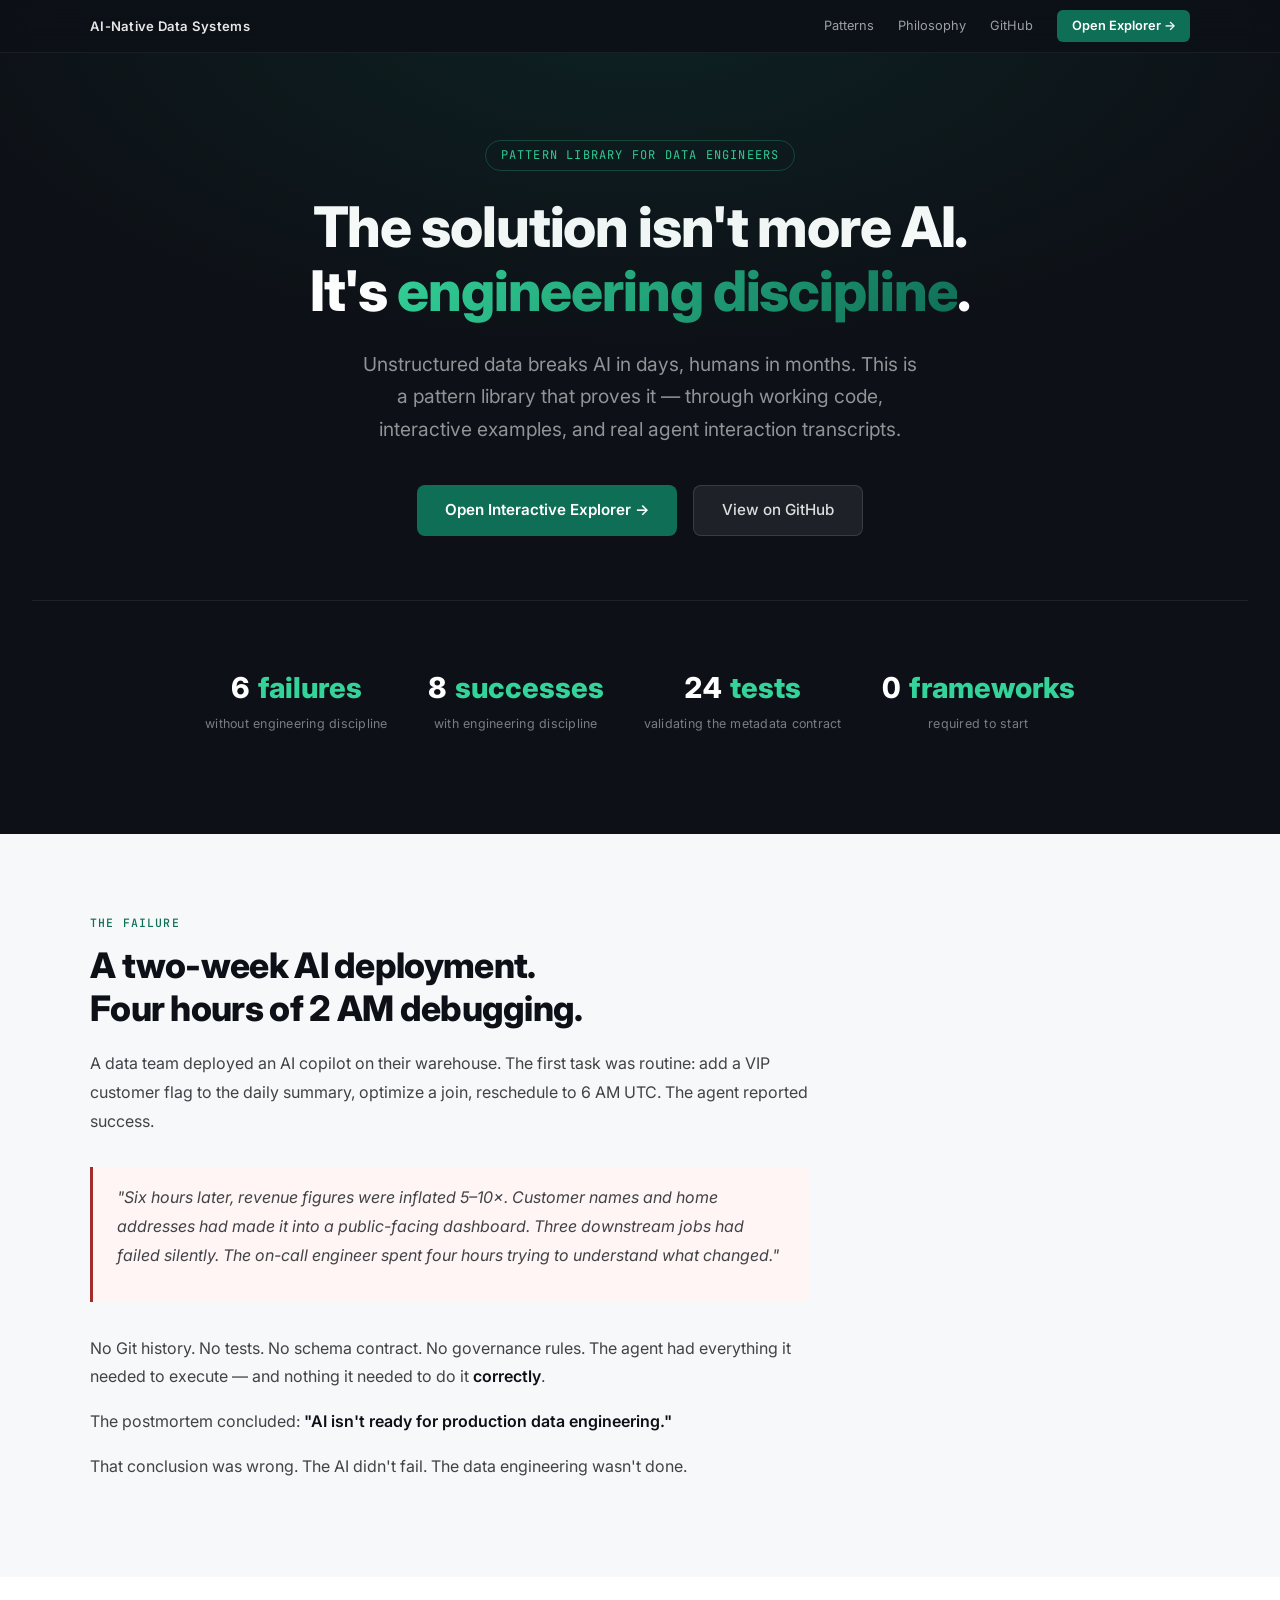
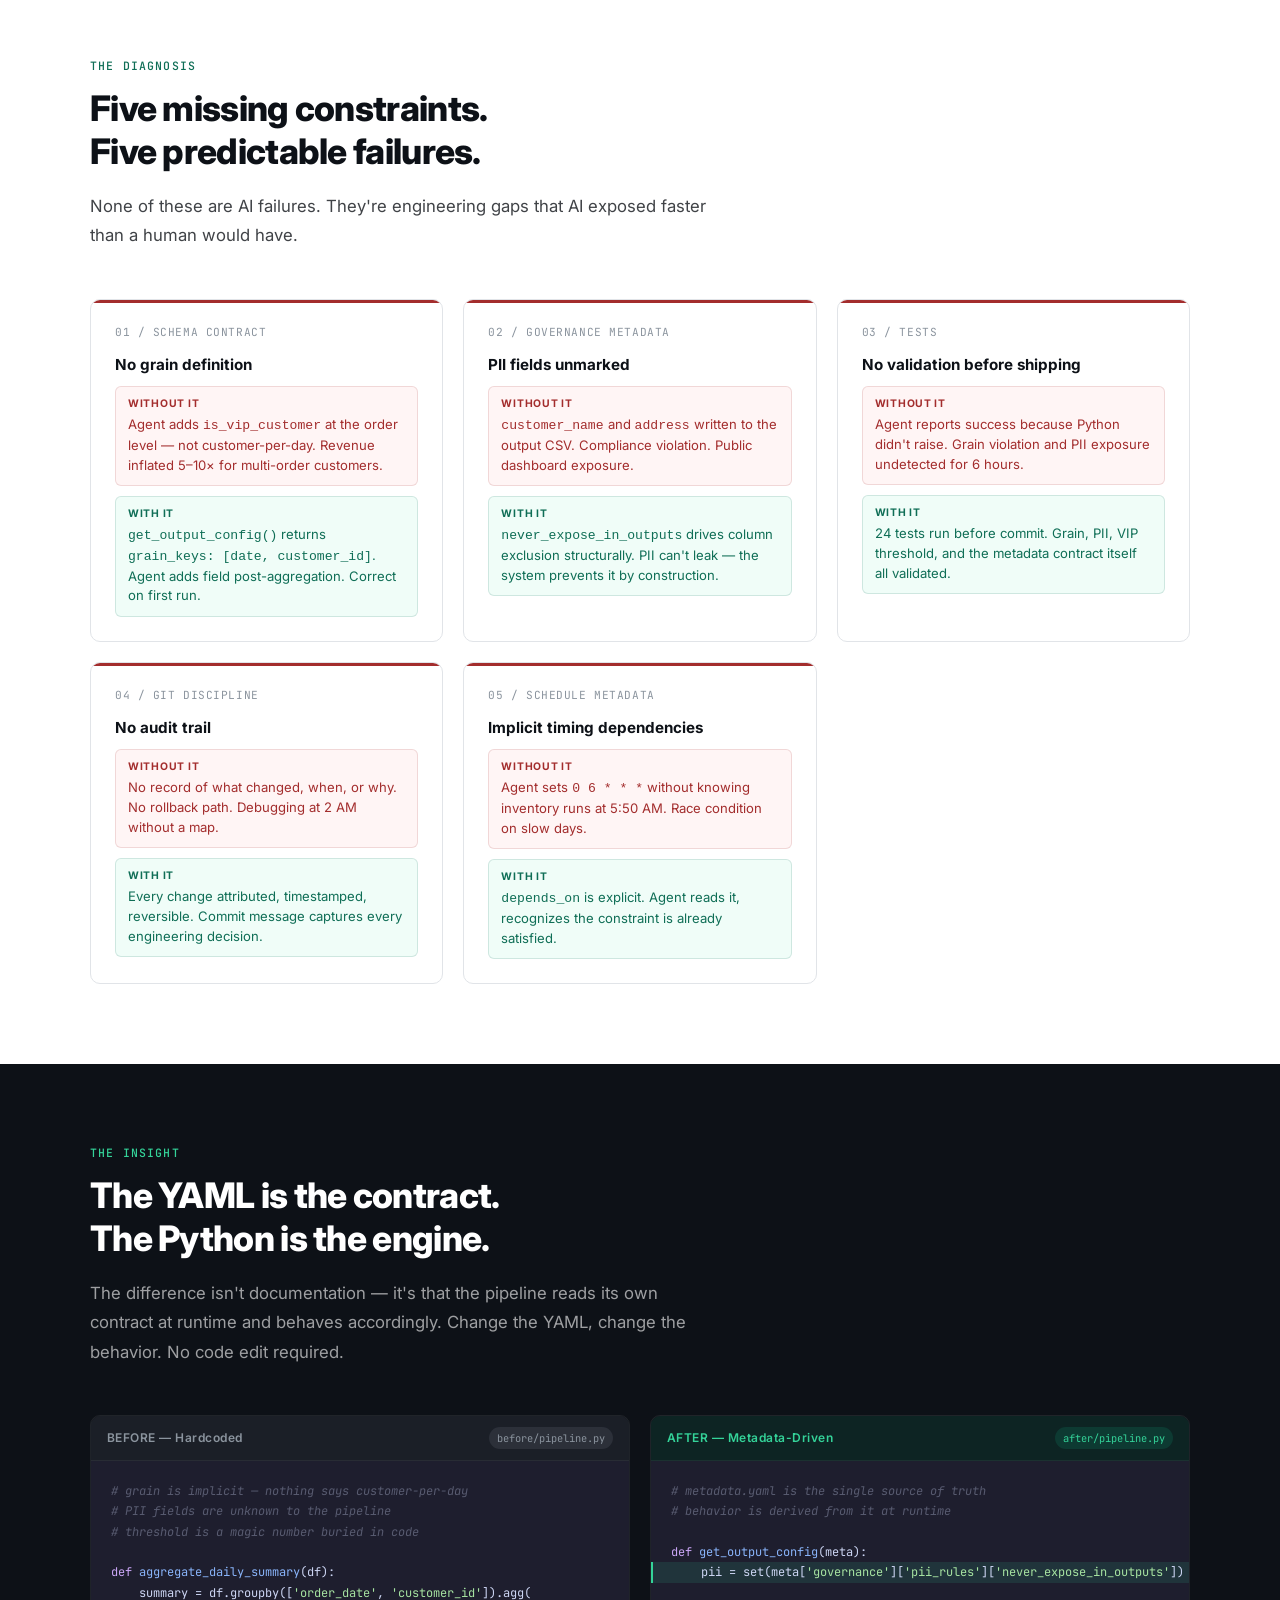
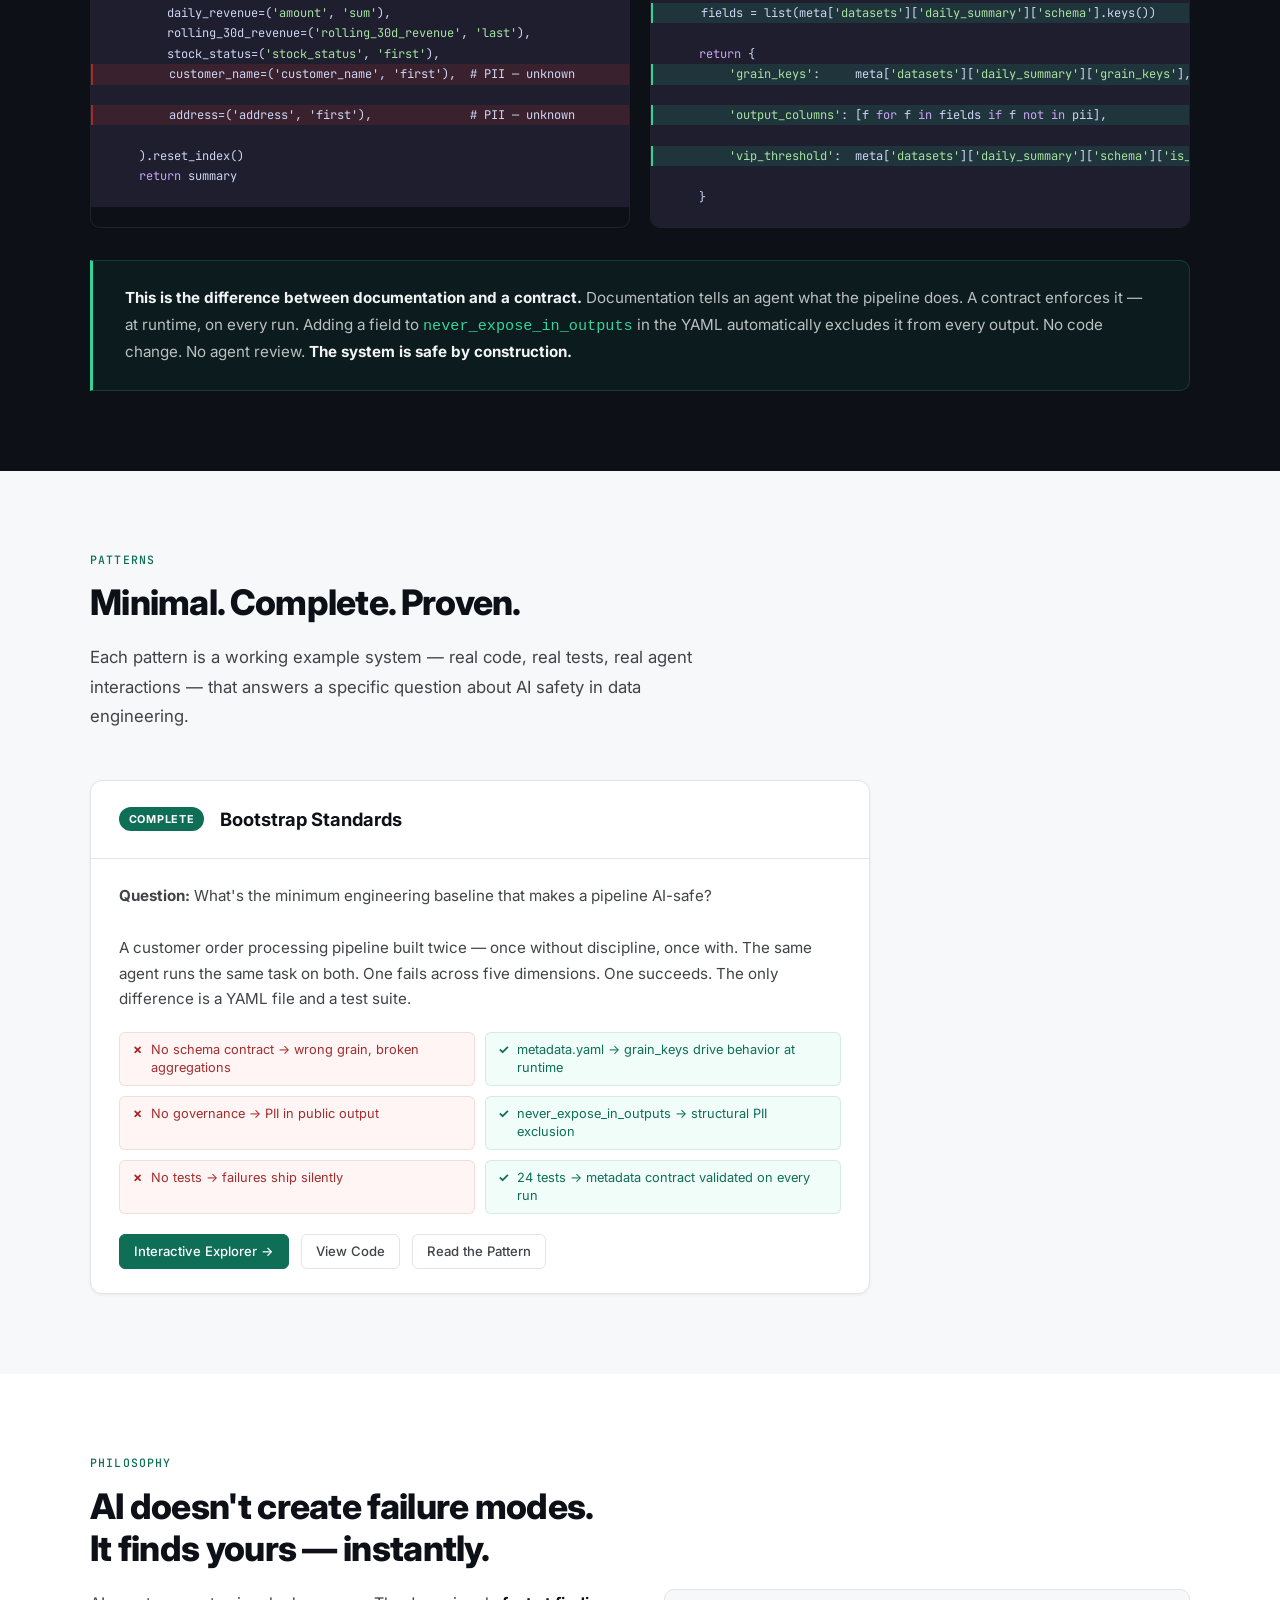
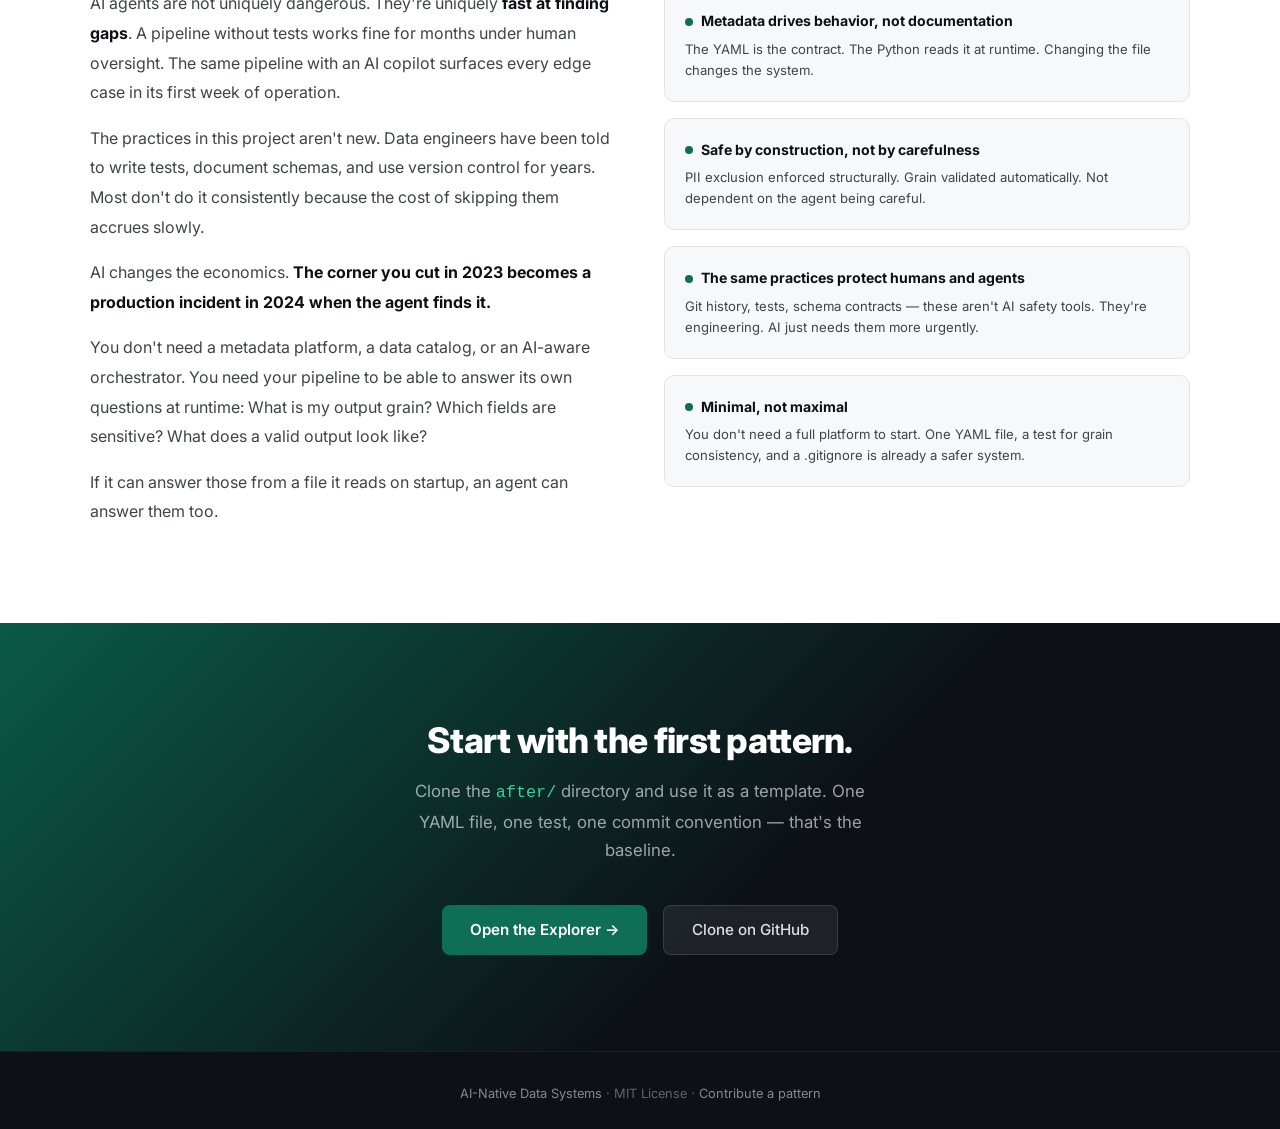
==== commit 0c3abd44: "design: polish pass — CSS cleanup, content sharpening, landing page fixes Interactive explorer (styl" ====
--- a/index.html
+++ b/index.html
@@ -202,8 +202,14 @@
     /* ── 5 Failures grid ─────────────────────── */
     .failures-grid {
       display: grid;
-      grid-template-columns: repeat(auto-fit, minmax(300px, 1fr));
+      grid-template-columns: repeat(3, 1fr);
       gap: 1.25rem; margin-top: 1rem;
+    }
+    @media (max-width: 900px) {
+      .failures-grid { grid-template-columns: repeat(2, 1fr); }
+    }
+    @media (max-width: 580px) {
+      .failures-grid { grid-template-columns: 1fr; }
     }
     .failure-card {
       background: var(--surface);
@@ -303,19 +309,16 @@
 
     .insight-callout {
       margin-top: 2rem; padding: 1.5rem 2rem;
-      background: rgba(15,110,86,0.15);
-      border: 1px solid rgba(52,211,153,0.2);
-      border-radius: 10px;
-      display: flex; align-items: flex-start; gap: 1rem;
-    }
-    .insight-callout-icon {
-      font-size: 1.5rem; flex-shrink: 0; margin-top: 0.1rem;
+      background: rgba(15,110,86,0.12);
+      border: 1px solid rgba(52,211,153,0.18);
+      border-left: 3px solid var(--green-mid);
+      border-radius: 0 10px 10px 0;
     }
     .insight-callout p {
-      font-size: 0.95rem; color: rgba(255,255,255,0.75);
-      line-height: 1.7;
-    }
-    .insight-callout strong { color: var(--green-mid); }
+      font-size: 0.95rem; color: rgba(255,255,255,0.72);
+      line-height: 1.75;
+    }
+    .insight-callout strong { color: rgba(255,255,255,0.95); }
 
     /* ── Pattern card ────────────────────────── */
     .patterns-section { background: var(--gray-light); }
@@ -464,7 +467,7 @@
 
 <!-- Hero -->
 <section class="hero">
-  <div class="hero-eyebrow">AI-Native Data Systems</div>
+  <div class="hero-eyebrow">Pattern Library for Data Engineers</div>
   <h1>The solution isn't more AI.<br>It's <em>engineering discipline</em>.</h1>
   <p class="hero-sub">
     Unstructured data breaks AI in days, humans in months.
@@ -481,12 +484,12 @@
   </div>
   <div class="hero-stat-row">
     <div class="hero-stat">
-      <div class="hero-stat-num">5<span>×</span></div>
-      <div class="hero-stat-label">failure modes demonstrated</div>
+      <div class="hero-stat-num">6<span> failures</span></div>
+      <div class="hero-stat-label">without engineering discipline</div>
     </div>
     <div class="hero-stat">
-      <div class="hero-stat-num">2<span>×</span></div>
-      <div class="hero-stat-label">same pipeline, same agent, different outcome</div>
+      <div class="hero-stat-num">8<span> successes</span></div>
+      <div class="hero-stat-label">with engineering discipline</div>
     </div>
     <div class="hero-stat">
       <div class="hero-stat-num">24<span> tests</span></div>
@@ -494,7 +497,7 @@
     </div>
     <div class="hero-stat">
       <div class="hero-stat-num">0<span> frameworks</span></div>
-      <div class="hero-stat-label">required to make this work</div>
+      <div class="hero-stat-label">required to start</div>
     </div>
   </div>
 </section>
@@ -652,14 +655,13 @@
       </div>
     </div>
     <div class="insight-callout">
-      <div class="insight-callout-icon">→</div>
       <p>
         <strong>This is the difference between documentation and a contract.</strong>
-        Documentation tells you what the pipeline does. A contract enforces it —
-        at runtime, on every run, for every agent that reads it.
-        Adding a field to <code style="color:var(--green-mid)">never_expose_in_outputs</code>
-        in the YAML automatically excludes it from every output. No code change. No agent review.
-        The system is safe by construction.
+        Documentation tells an agent what the pipeline does. A contract enforces it —
+        at runtime, on every run. Adding a field to
+        <code style="color:var(--green-mid)">never_expose_in_outputs</code> in the YAML
+        automatically excludes it from every output. No code change. No agent review.
+        <strong>The system is safe by construction.</strong>
       </p>
     </div>
   </div>
@@ -733,7 +735,7 @@
 <section class="philosophy-section" id="philosophy">
   <div class="section-inner">
     <div class="section-label">Philosophy</div>
-    <h2>Everything else is acceleration.</h2>
+    <h2>AI doesn't create failure modes.<br>It finds yours — instantly.</h2>
     <div class="philosophy-grid">
       <div class="philosophy-text">
         <p>
